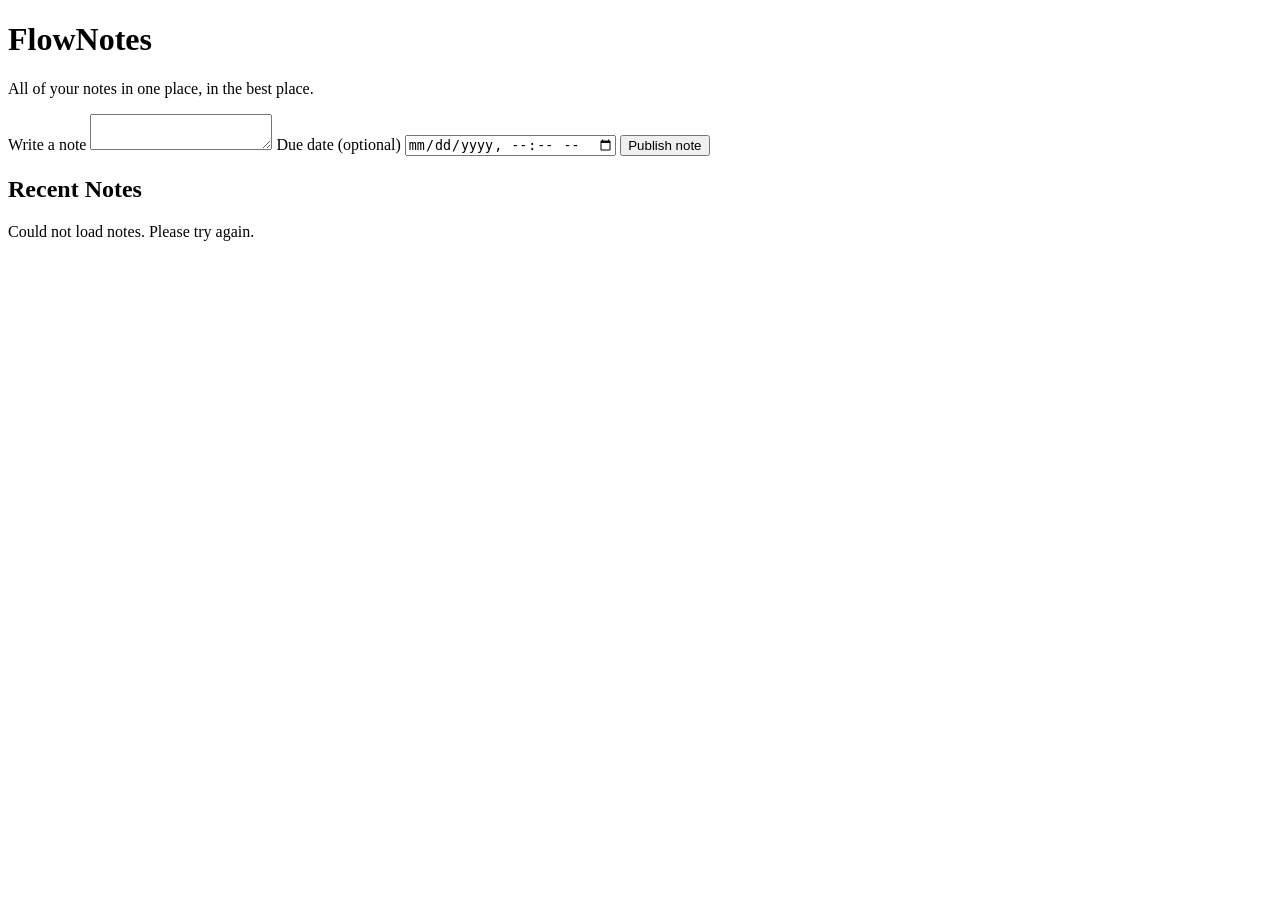
==== frontend/index.html @ bbf25c67 "Build FlowNote MVP with PostgreSQL" ====
<!DOCTYPE html>
<html lang="en">
<head>
    <meta charset="UTF-8">
    <meta name="viewport" content="width=device-width, initial-scale=1.0">
    <title>FlowNote</title>
</head>
<body>
    <h1>FlowNotes</h1>
    <p>All of your notes in one place, in the best place.</p>

    <form id="note-form">
  <label for="content">Write a note</label>
  <textarea id="content" name="content" required></textarea>

  <label for="due-date">Due date (optional)</label>
  <input id="due-date" name="dueDate" type="datetime-local">

  <button type="submit">Publish note</button>
</form>
<p id="form-status" role="status"></p>

    <h2>Recent Notes</h2>
        <p id="status">Loading notes...</p>
        <ul id="notes"> </ul>
       
        <script src="app.js"></script>

</body>
</html>
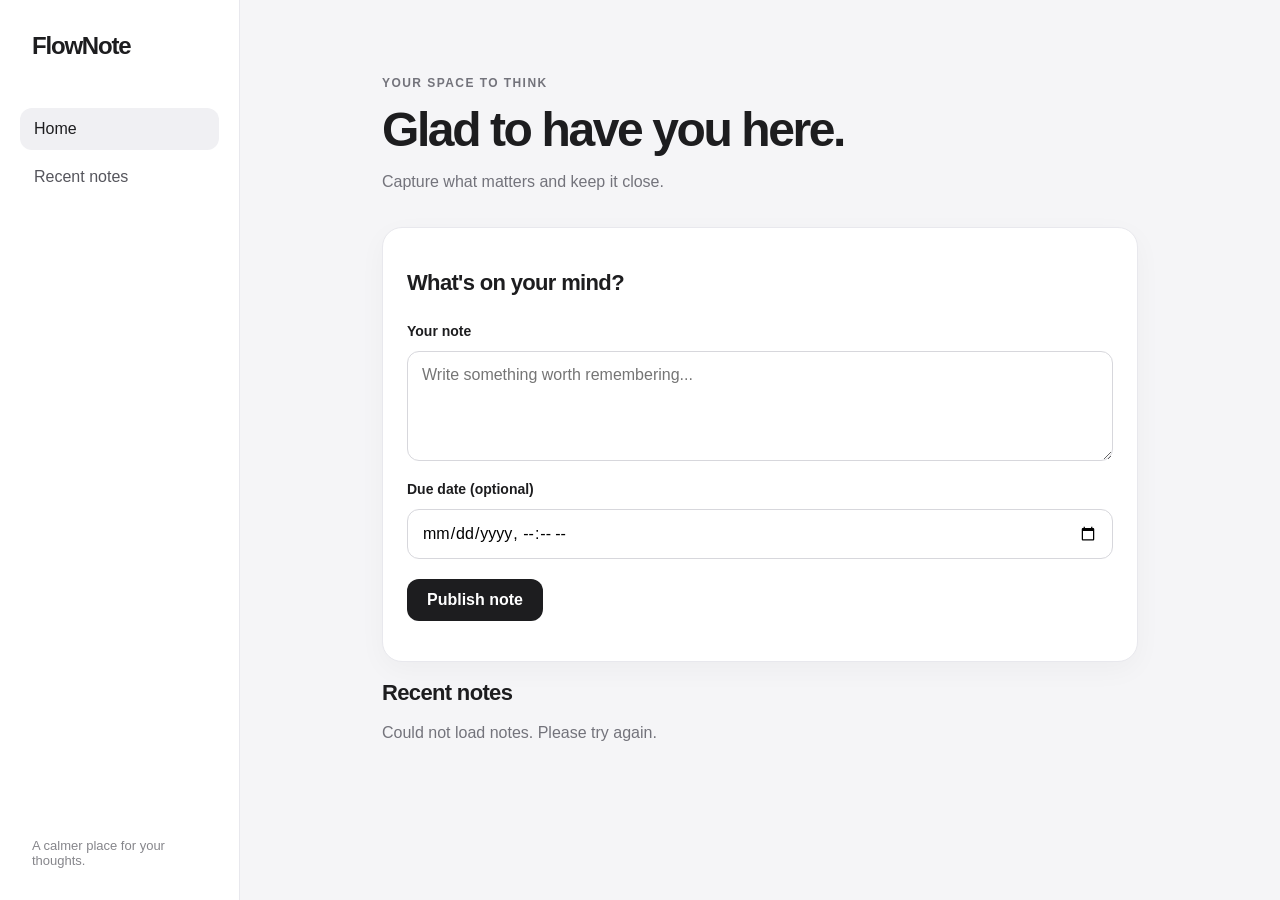
==== commit 8eb7333e: "Refine note feed and local database setup" ====
--- a/frontend/index.html
+++ b/frontend/index.html
@@ -4,27 +4,54 @@
     <meta charset="UTF-8">
     <meta name="viewport" content="width=device-width, initial-scale=1.0">
     <title>FlowNote</title>
+    <link rel="stylesheet" href="style.css">
 </head>
 <body>
-    <h1>FlowNotes</h1>
-    <p>All of your notes in one place, in the best place.</p>
+   <div class="app-layout">
+  <aside class="sidebar">
+    <div class="brand">FlowNote</div>
 
-    <form id="note-form">
-  <label for="content">Write a note</label>
-  <textarea id="content" name="content" required></textarea>
+    <nav aria-label="Main navigation">
+      <a class="nav-link active" href="/">Home</a>
+      <a class="nav-link" href="#recent-notes">Recent notes</a>
+    </nav>
 
-  <label for="due-date">Due date (optional)</label>
-  <input id="due-date" name="dueDate" type="datetime-local">
+    <p class="sidebar-caption">A calmer place for your thoughts.</p>
+  </aside>
 
-  <button type="submit">Publish note</button>
-</form>
-<p id="form-status" role="status"></p>
+  <main class="main-content">
+    <header class="page-header">
+      <p class="eyebrow">YOUR SPACE TO THINK</p>
+      <h1>Glad to have you here.</h1>
+      <p>Capture what matters and keep it close.</p>
+    </header>
 
-    <h2>Recent Notes</h2>
-        <p id="status">Loading notes...</p>
-        <ul id="notes"> </ul>
-       
-        <script src="app.js"></script>
+    <section class="panel" aria-labelledby="compose-title">
+      <h2 id="compose-title">What's on your mind?</h2>
 
+      <form id="note-form">
+        <label for="content">Your note</label>
+        <textarea id="content" name="content"
+                  placeholder="Write something worth remembering..."
+                  required></textarea>
+
+        <label for="due-date">Due date (optional)</label>
+        <input id="due-date" name="dueDate" type="datetime-local">
+
+        <button type="submit">Publish note</button>
+      </form>
+
+      <p id="form-status" role="status"></p>
+    </section>
+
+    <section id="recent-notes" aria-labelledby="notes-title">
+      <h2 id="notes-title">Recent notes</h2>
+      <p id="status" role="status">Loading notes...</p>
+      <ul id="notes" class="notes-list"></ul>
+    </section>
+  </main>
+</div>
+
+<script src="app.js"></script>
 </body>
 </html>
--- a/frontend/style.css
+++ b/frontend/style.css
@@ -0,0 +1,256 @@
+
+
+
+:root {
+  font-family: "Inter", "Segoe UI", Arial, sans-serif;
+  color: #1d1d1f;
+  background: #f5f5f7;
+}
+
+* {
+  box-sizing: border-box;
+}
+
+body {
+  margin: 0;
+}
+
+.app-layout {
+  display: grid;
+  grid-template-columns: 240px minmax(0, 1fr);
+  min-height: 100vh;
+}
+
+.sidebar {
+  position: sticky;
+  top: 0;
+  display: flex;
+  flex-direction: column;
+  height: 100vh;
+  padding: 32px 20px;
+  background: #fff;
+  border-right: 1px solid #e8e8ed;
+}
+
+.brand {
+  margin: 0 12px 48px;
+  font-size: 24px;
+  font-weight: 700;
+  letter-spacing: -0.05em;
+}
+
+.sidebar nav {
+  display: grid;
+  gap: 6px;
+}
+
+.nav-link {
+  padding: 12px 14px;
+  border-radius: 12px;
+  color: #55555c;
+  text-decoration: none;
+  font-weight: 500;
+}
+
+.nav-link:hover,
+.nav-link.active {
+  background: #f0f0f3;
+  color: #1d1d1f;
+}
+
+.sidebar-caption {
+  margin: auto 12px 0;
+  color: #86868b;
+  font-size: 13px;
+}
+
+.main-content {
+  width: min(100%, 820px);
+  margin: 0 auto;
+  padding: 64px 32px;
+}
+
+.page-header {
+  margin-bottom: 36px;
+}
+
+.eyebrow {
+  color: #73737b;
+  font-size: 12px;
+  font-weight: 700;
+  letter-spacing: 0.12em;
+}
+
+h1 {
+  margin: 10px 0;
+  font-size: clamp(32px, 5vw, 48px);
+  letter-spacing: -0.05em;
+}
+
+h2 {
+  font-size: 22px;
+  letter-spacing: -0.03em;
+}
+
+.page-header > p:last-child {
+  color: #73737b;
+}
+
+.panel,
+.notes-list li {
+  padding: 24px;
+  background: #fff;
+  border: 1px solid #e8e8ed;
+  border-radius: 20px;
+  box-shadow: 0 8px 28px rgba(0, 0, 0, 0.035);
+}
+
+form {
+  display: grid;
+  gap: 12px;
+}
+
+label {
+  margin-top: 8px;
+  font-size: 14px;
+  font-weight: 600;
+}
+
+textarea,
+input {
+  width: 100%;
+  padding: 14px;
+  border: 1px solid #d7d7dc;
+  border-radius: 12px;
+  background: #fff;
+  font: inherit;
+}
+
+textarea {
+  min-height: 110px;
+  resize: vertical;
+}
+
+textarea:focus,
+input:focus {
+  outline: 2px solid #0071e3;
+  outline-offset: 2px;
+}
+
+button {
+  justify-self: start;
+  margin-top: 8px;
+  padding: 12px 20px;
+  border: 0;
+  border-radius: 12px;
+  background: #1d1d1f;
+  color: #fff;
+  font: inherit;
+  font-weight: 600;
+  cursor: pointer;
+}
+
+button:hover {
+  background: #424245;
+}
+
+.notes-list {
+  display: grid;
+  grid-template-columns: minmax(0, 1fr);
+  gap: 16px;
+  width: min(100%, 620px);
+  margin: 0;
+  padding: 0;
+  list-style: none;
+}
+
+.notes-list .note-card {
+  padding: 18px;
+  border-radius: 18px;
+  box-shadow: 0 8px 24px rgba(25, 25, 30, 0.06);
+}
+
+.note-header {
+  display: flex;
+  align-items: center;
+  gap: 11px;
+}
+
+.note-avatar {
+  display: grid;
+  place-items: center;
+  flex: 0 0 38px;
+  height: 38px;
+  border-radius: 50%;
+  background: #e8e8ed;
+  color: #333;
+  font-weight: 700;
+}
+
+.note-header strong,
+.note-header small {
+  display: block;
+}
+
+.note-header strong {
+  font-size: 14px;
+}
+
+.note-header small {
+  margin-top: 3px;
+  color: #86868b;
+  font-size: 12px;
+  font-weight: 400;
+}
+
+.notes-list .note-content {
+  margin: 18px 0 14px;
+  line-height: 1.55;
+  white-space: pre-wrap;
+  overflow-wrap: anywhere;
+}
+
+.due-badge {
+  display: inline-block;
+  padding: 7px 10px;
+  border-radius: 9px;
+  background: #fff2df;
+  color: #96500b;
+  font-size: 12px;
+  font-weight: 600;
+}
+
+#status,
+#form-status {
+  color: #73737b;
+}
+
+@media (max-width: 700px) {
+  .app-layout {
+    display: block;
+  }
+
+  .sidebar {
+    position: static;
+    height: auto;
+    padding: 18px;
+    border-right: 0;
+    border-bottom: 1px solid #e8e8ed;
+  }
+
+  .brand {
+    margin: 0 0 14px;
+  }
+
+  .sidebar nav {
+    display: flex;
+  }
+
+  .sidebar-caption {
+    display: none;
+  }
+
+  .main-content {
+    padding: 32px 18px;
+  }
+}
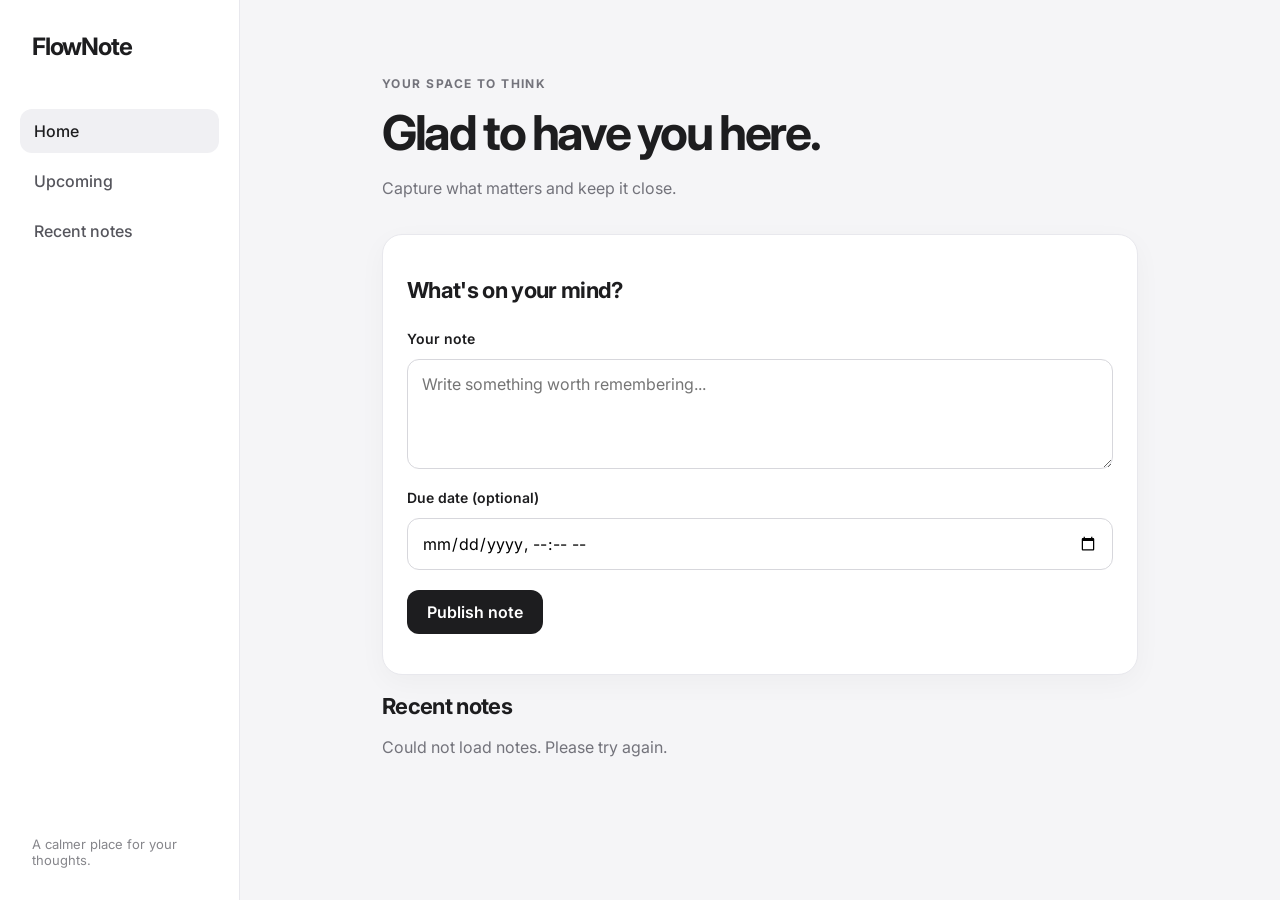
==== commit dbf229af: "Add note feed, deadlines and upcoming view" ====
--- a/frontend/index.html
+++ b/frontend/index.html
@@ -4,6 +4,9 @@
     <meta charset="UTF-8">
     <meta name="viewport" content="width=device-width, initial-scale=1.0">
     <title>FlowNote</title>
+    <link rel="preconnect" href="https://fonts.googleapis.com">
+<link rel="preconnect" href="https://fonts.gstatic.com" crossorigin>
+<link href="https://fonts.googleapis.com/css2?family=Inter:wght@400;500;600;700&display=swap" rel="stylesheet"> 
     <link rel="stylesheet" href="style.css">
 </head>
 <body>
@@ -13,6 +16,7 @@
 
     <nav aria-label="Main navigation">
       <a class="nav-link active" href="/">Home</a>
+      <a class="nav-link" href="/?view=upcoming">Upcoming</a>
       <a class="nav-link" href="#recent-notes">Recent notes</a>
     </nav>
 
--- a/frontend/style.css
+++ b/frontend/style.css
@@ -69,6 +69,7 @@
   margin: 0 auto;
   padding: 64px 32px;
 }
+
 
 .page-header {
   margin-bottom: 36px;
@@ -220,6 +221,22 @@
   font-weight: 600;
 }
 
+.due-later {
+  background: #fff6d6;
+  color: #765700;
+}
+
+.due-near {
+  background: #ffebd6;
+  color: #934900;
+}
+
+.due-soon,
+.due-overdue {
+  background: #ffe4e3;
+  color: #a52a25;
+}
+
 #status,
 #form-status {
   color: #73737b;
@@ -253,4 +270,26 @@
   .main-content {
     padding: 32px 18px;
   }
-}+  }
+
+.notes-list .note-overdue {
+  background: #eeeeef;
+  border-color: #dedee1;
+  box-shadow: none;
+}
+
+.note-overdue .note-avatar {
+  background: #d7d7da;
+  color: #56565b;
+}
+
+.note-overdue .note-content,
+.note-overdue .note-header strong {
+  color: #626269;
+}
+
+.note-overdue .due-overdue {
+  background: #dedee1;
+  color: #5c5c63;
+}
+
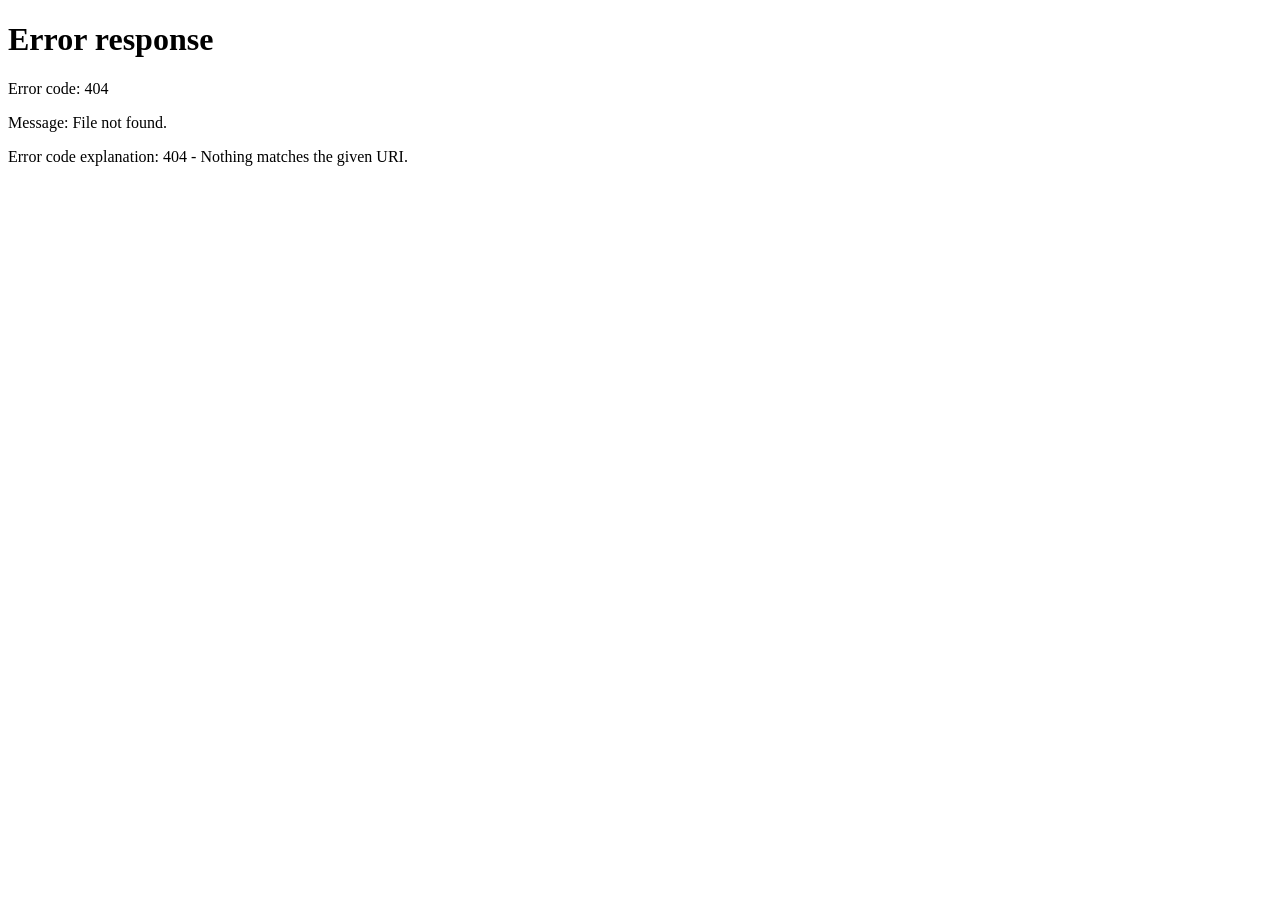
==== commit a2efafef: "Added guest names to notes" ====
--- a/frontend/index.html
+++ b/frontend/index.html
@@ -18,6 +18,7 @@
       <a class="nav-link active" href="/">Home</a>
       <a class="nav-link" href="/?view=upcoming">Upcoming</a>
       <a class="nav-link" href="#recent-notes">Recent notes</a>
+      <button id="logout-button" type="button">Change guest</button>
     </nav>
 
     <p class="sidebar-caption">A calmer place for your thoughts.</p>
--- a/frontend/style.css
+++ b/frontend/style.css
@@ -293,3 +293,22 @@
   color: #5c5c63;
 }
 
+
+
+
+
+
+
+.auth-page {
+  width: min(100% - 36px, 420px);
+  margin: 8vh auto;
+}
+
+.auth-page > p {
+  color: #73737b;
+  margin-bottom: 28px;
+}
+
+.auth-page .panel {
+  margin-bottom: 18px;
+}
